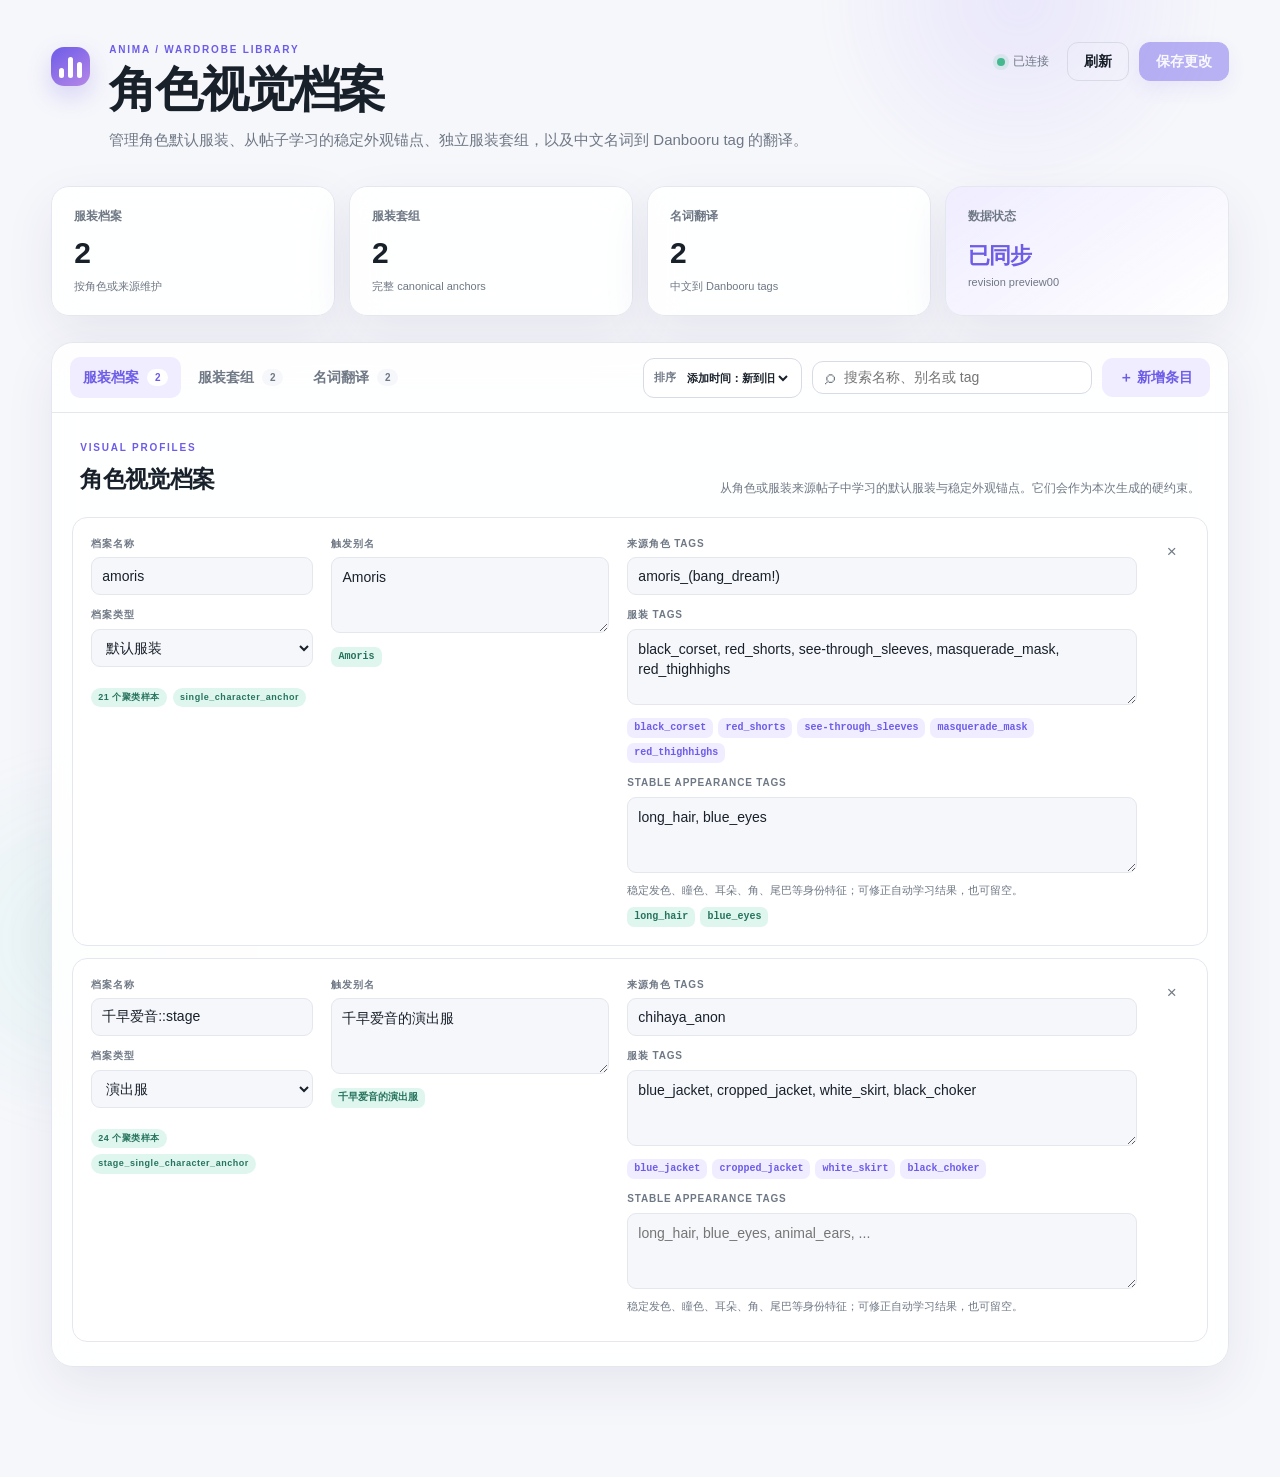
==== pages/wardrobe/index.html @ 77f6656b "feat: stabilize structured prompt pipeline" ====
<!doctype html>
<html lang="zh-CN">
  <head>
    <meta charset="utf-8" />
    <meta name="viewport" content="width=device-width, initial-scale=1" />
    <title>角色视觉档案</title>
    <link rel="stylesheet" href="./style.css" />
  </head>
  <body>
    <div class="ambient ambient-a"></div>
    <div class="ambient ambient-b"></div>
    <div class="app-shell">
      <header class="hero">
        <div class="hero-copy">
          <div class="brand-mark" aria-hidden="true"><span></span><span></span><span></span></div>
          <p class="eyebrow">ANIMA / WARDROBE LIBRARY</p>
          <h1>角色视觉档案</h1>
          <p class="lead">管理角色默认服装、从帖子学习的稳定外观锚点、独立服装套组，以及中文名词到 Danbooru tag 的翻译。</p>
        </div>
        <div class="hero-actions">
          <div id="connection" class="connection"><i></i><span>正在连接</span></div>
          <button id="refresh-button" class="button ghost" type="button">刷新</button>
          <button id="save-button" class="button primary" type="button" disabled>保存更改</button>
        </div>
      </header>

      <section class="overview" aria-label="词库概览">
        <article><span>服装档案</span><strong id="outfit-count">0</strong><small>按角色或来源维护</small></article>
        <article><span>服装套组</span><strong id="set-count">0</strong><small>完整 canonical anchors</small></article>
        <article><span>名词翻译</span><strong id="term-count">0</strong><small>中文到 Danbooru tags</small></article>
        <article class="revision-card"><span>数据状态</span><strong id="data-status">同步中</strong><small id="revision-label">revision —</small></article>
      </section>

      <main class="library">
        <div class="library-toolbar">
          <nav class="tabs" aria-label="词库分类">
            <button class="tab is-active" data-tab="outfits" type="button"><span>服装档案</span><b id="outfit-badge">0</b></button>
            <button class="tab" data-tab="outfitSets" type="button"><span>服装套组</span><b id="set-badge">0</b></button>
            <button class="tab" data-tab="terms" type="button"><span>名词翻译</span><b id="term-badge">0</b></button>
          </nav>
          <div class="toolbar-actions">
            <label id="outfit-sort-control" class="sort-control"><span>排序</span><select id="outfit-sort" aria-label="服装档案排序方式"><option value="added_desc">添加时间：新到旧</option><option value="added_asc">添加时间：旧到新</option></select></label>
            <label class="search"><span aria-hidden="true">⌕</span><input id="search-input" type="search" placeholder="搜索名称、别名或 tag" autocomplete="off" /></label>
            <button id="add-button" class="button soft" type="button">＋ 新增条目</button>
          </div>
        </div>

        <section class="section-intro">
          <div><p id="section-kicker">OUTFIT PROFILES</p><h2 id="section-title">服装档案</h2></div>
          <p id="section-description">从角色或服装来源帖子中整理出的可见服饰结构。修改后会直接影响服装迁移。</p>
        </section>

        <div id="list" class="entry-list"></div>
        <div id="empty-state" class="empty-state" hidden>
          <div>✦</div><h3>这里还没有条目</h3><p>新增一条映射，或换一个搜索关键词。</p>
        </div>
      </main>
    </div>

    <div id="dirty-bar" class="dirty-bar" hidden>
      <span><i></i>有尚未保存的修改</span>
      <div><button id="discard-button" type="button">放弃</button><button id="dirty-save-button" type="button">立即保存</button></div>
    </div>
    <div id="toast" class="toast" role="status" aria-live="polite" hidden></div>
    <script type="module" src="./app.js"></script>
  </body>
</html>
---- pages/wardrobe/style.css ----
:root {
  color-scheme: light;
  --bg: #f6f7fb;
  --surface: rgba(255, 255, 255, 0.9);
  --surface-solid: #fff;
  --text: #18202a;
  --muted: #6f7885;
  --line: #e4e7ee;
  --line-strong: #d7dbe5;
  --accent: #6d5ce8;
  --accent-2: #9b8df2;
  --accent-soft: #efedff;
  --mint: #dff6ef;
  --mint-text: #26735d;
  --rose: #fff0f4;
  --danger: #bc4966;
  --shadow: 0 18px 50px rgba(51, 43, 105, 0.08);
  font-family: Inter, ui-sans-serif, -apple-system, BlinkMacSystemFont, "Segoe UI", "PingFang SC", "Microsoft YaHei", sans-serif;
}

[data-theme="dark"] {
  color-scheme: dark;
  --bg: #11131a;
  --surface: rgba(25, 28, 38, 0.92);
  --surface-solid: #191c26;
  --text: #f2f3f8;
  --muted: #9ba3b2;
  --line: #2b3040;
  --line-strong: #3a4052;
  --accent: #9d8cff;
  --accent-2: #7767dd;
  --accent-soft: #2c2944;
  --mint: #203a34;
  --mint-text: #8dd9c0;
  --rose: #3b252f;
  --danger: #ff91aa;
  --shadow: 0 20px 60px rgba(0, 0, 0, 0.28);
}

* { box-sizing: border-box; }
[hidden] { display: none !important; }
html, body { min-height: 100%; }
body { margin: 0; background: var(--bg); color: var(--text); font-size: 14px; line-height: 1.55; }
button, input, textarea, select { color: inherit; font: inherit; }
button { cursor: pointer; }

.ambient { position: fixed; z-index: -1; width: 420px; height: 420px; border-radius: 50%; filter: blur(4px); opacity: .55; pointer-events: none; }
.ambient-a { top: -210px; right: 4vw; background: radial-gradient(circle, rgba(162, 143, 255, .27), transparent 68%); }
.ambient-b { bottom: -250px; left: -130px; background: radial-gradient(circle, rgba(87, 211, 180, .18), transparent 68%); }
.app-shell { width: min(1480px, 100%); margin: 0 auto; padding: 42px clamp(20px, 4vw, 64px) 110px; }

.hero { display: flex; align-items: flex-start; justify-content: space-between; gap: 40px; margin-bottom: 34px; }
.hero-copy { position: relative; padding-left: 58px; }
.brand-mark { position: absolute; left: 0; top: 5px; width: 39px; height: 39px; display: grid; grid-template-columns: repeat(3, 1fr); align-items: end; gap: 4px; padding: 8px; border-radius: 13px; background: linear-gradient(145deg, var(--accent), #b687e7); box-shadow: 0 10px 25px rgba(109, 92, 232, .24); }
.brand-mark span { display: block; border-radius: 4px; background: white; }
.brand-mark span:nth-child(1) { height: 45%; }.brand-mark span:nth-child(2) { height: 92%; }.brand-mark span:nth-child(3) { height: 68%; }
.eyebrow, .section-intro p:first-child { margin: 0 0 6px; color: var(--accent); font-size: 10px; font-weight: 800; letter-spacing: .18em; }
h1 { margin: 0; font-size: clamp(30px, 4vw, 48px); line-height: 1.1; letter-spacing: -.045em; }
.lead { max-width: 700px; margin: 12px 0 0; color: var(--muted); font-size: 15px; }
.hero-actions, .toolbar-actions, .dirty-bar, .dirty-bar > div { display: flex; align-items: center; gap: 10px; }
.connection { display: flex; align-items: center; gap: 8px; margin-right: 8px; color: var(--muted); font-size: 12px; }
.connection i, .dirty-bar i { width: 8px; height: 8px; border-radius: 50%; background: #e3aa4d; box-shadow: 0 0 0 4px rgba(227,170,77,.13); }
.connection.is-ready i { background: #45b88f; box-shadow: 0 0 0 4px rgba(69,184,143,.13); }
.button { min-height: 39px; padding: 0 16px; border: 1px solid var(--line-strong); border-radius: 11px; background: var(--surface-solid); font-weight: 700; transition: .18s ease; }
.button:hover { transform: translateY(-1px); border-color: var(--accent-2); }
.button:disabled { cursor: default; opacity: .45; transform: none; }
.button.primary { border-color: var(--accent); background: var(--accent); color: white; box-shadow: 0 8px 20px rgba(109,92,232,.2); }
.button.ghost { background: transparent; }.button.soft { border-color: transparent; background: var(--accent-soft); color: var(--accent); }

.overview { display: grid; grid-template-columns: repeat(4, 1fr); gap: 14px; margin-bottom: 26px; }
.overview article { min-height: 124px; padding: 20px 22px; border: 1px solid var(--line); border-radius: 18px; background: var(--surface); box-shadow: var(--shadow); backdrop-filter: blur(16px); }
.overview span, .overview small { display: block; color: var(--muted); }.overview span { font-size: 12px; font-weight: 700; }.overview strong { display: block; margin: 5px 0 1px; font-size: 30px; letter-spacing: -.04em; }.overview small { font-size: 11px; }
.revision-card { background: linear-gradient(145deg, var(--accent-soft), var(--surface)) !important; }.revision-card strong { color: var(--accent); font-size: 22px; margin-top: 14px; }

.library { overflow: hidden; border: 1px solid var(--line); border-radius: 22px; background: var(--surface); box-shadow: var(--shadow); backdrop-filter: blur(18px); }
.library-toolbar { display: flex; justify-content: space-between; gap: 24px; padding: 14px 18px; border-bottom: 1px solid var(--line); }
.tabs { display: flex; gap: 4px; }.tab { display: flex; align-items: center; gap: 8px; padding: 10px 13px; border: 0; border-radius: 10px; background: transparent; color: var(--muted); font-weight: 750; }.tab b { min-width: 21px; padding: 1px 6px; border-radius: 10px; background: var(--bg); font-size: 10px; }.tab.is-active { background: var(--accent-soft); color: var(--accent); }.tab.is-active b { background: var(--surface-solid); }
.sort-control { display: flex; align-items: center; gap: 7px; min-height: 40px; padding: 0 10px; border: 1px solid var(--line-strong); border-radius: 11px; background: var(--surface-solid); color: var(--muted); font-size: 11px; font-weight: 700; white-space: nowrap; }.sort-control select { border: 0; outline: 0; background: transparent; color: var(--text); font-weight: 700; }
.search { display: flex; align-items: center; gap: 7px; min-width: 280px; padding: 0 12px; border: 1px solid var(--line-strong); border-radius: 11px; background: var(--surface-solid); }.search span { color: var(--muted); font-size: 20px; transform: translateY(-1px); }.search input { width: 100%; border: 0; outline: 0; background: transparent; }
.section-intro { display: flex; align-items: end; justify-content: space-between; gap: 40px; padding: 27px 28px 19px; }.section-intro h2 { margin: 0; font-size: 23px; letter-spacing: -.025em; }.section-intro > p { max-width: 600px; margin: 0; color: var(--muted); font-size: 12px; text-align: right; }

.entry-list { display: grid; gap: 12px; padding: 0 20px 24px; }.entry { position: relative; display: grid; grid-template-columns: minmax(180px, .75fr) minmax(240px, 1fr) minmax(300px, 1.5fr) auto; gap: 18px; align-items: start; padding: 18px; border: 1px solid var(--line); border-radius: 15px; background: var(--surface-solid); transition: .18s ease; }.entry:hover { border-color: var(--line-strong); box-shadow: 0 8px 24px rgba(41,35,80,.055); }.entry.profile { grid-template-columns: minmax(170px,.72fr) minmax(220px,.9fr) minmax(320px,1.65fr) auto; }
.field label { display: block; margin-bottom: 6px; color: var(--muted); font-size: 10px; font-weight: 800; letter-spacing: .08em; text-transform: uppercase; }.field input, .field textarea, .field select { width: 100%; border: 1px solid var(--line); border-radius: 9px; outline: 0; background: var(--bg); transition: border-color .15s; }.field input, .field select { height: 38px; padding: 0 10px; }.field textarea { min-height: 76px; padding: 9px 10px; resize: vertical; line-height: 1.45; }.field input:focus, .field textarea:focus, .field select:focus { border-color: var(--accent-2); box-shadow: 0 0 0 3px rgba(109,92,232,.09); }
.field-stack { display: grid; gap: 12px; }.tag-preview { display: flex; flex-wrap: wrap; gap: 5px; margin-top: 7px; }.chip { max-width: 100%; overflow: hidden; padding: 3px 7px; border-radius: 7px; background: var(--accent-soft); color: var(--accent); font: 600 10px/1.4 ui-monospace, SFMono-Regular, Consolas, monospace; text-overflow: ellipsis; white-space: nowrap; }.chip.mint { background: var(--mint); color: var(--mint-text); }
.meta-line { display: flex; flex-wrap: wrap; gap: 6px; margin-top: 9px; }.pill { padding: 3px 7px; border-radius: 999px; background: var(--mint); color: var(--mint-text); font-size: 9px; font-weight: 800; letter-spacing: .06em; }.pill.learned { background: var(--rose); color: var(--danger); }
.mapping-note { margin: 2px 0 0; color: var(--muted); font-size: 11px; line-height: 1.65; }
.delete-button { width: 34px; height: 34px; border: 0; border-radius: 9px; background: transparent; color: var(--muted); font-size: 17px; }.delete-button:hover { background: var(--rose); color: var(--danger); }
.empty-state { padding: 70px 20px 80px; color: var(--muted); text-align: center; }.empty-state div { font-size: 28px; color: var(--accent); }.empty-state h3 { margin: 10px 0 3px; color: var(--text); }.empty-state p { margin: 0; }

.dirty-bar { position: fixed; z-index: 10; left: 50%; bottom: 22px; justify-content: space-between; width: min(560px, calc(100% - 32px)); padding: 10px 12px 10px 16px; border: 1px solid var(--line-strong); border-radius: 15px; background: var(--surface-solid); box-shadow: 0 18px 55px rgba(24,20,55,.22); transform: translateX(-50%); }.dirty-bar > span { display: flex; align-items: center; gap: 9px; font-weight: 700; }.dirty-bar i { background: var(--accent); box-shadow: 0 0 0 4px rgba(109,92,232,.13); }.dirty-bar button { padding: 8px 11px; border: 0; border-radius: 8px; background: transparent; color: var(--muted); font-weight: 700; }.dirty-bar button:last-child { background: var(--accent); color: white; }
.toast { position: fixed; z-index: 20; right: 24px; bottom: 24px; max-width: 390px; padding: 12px 16px; border: 1px solid var(--line-strong); border-radius: 12px; background: var(--surface-solid); box-shadow: var(--shadow); font-weight: 650; }

@media (max-width: 1000px) { .overview { grid-template-columns: repeat(2,1fr); }.library-toolbar, .section-intro { align-items: stretch; flex-direction: column; }.toolbar-actions { width: 100%; }.search { min-width: 0; flex: 1; }.section-intro > p { max-width: none; text-align: left; }.entry, .entry.profile { grid-template-columns: 1fr 1fr auto; }.entry .wide { grid-column: 1 / 3; } }
@media (max-width: 680px) { .app-shell { padding: 25px 13px 100px; }.hero { flex-direction: column; }.hero-actions { width: 100%; flex-wrap: wrap; }.connection { margin-right: auto; }.overview { grid-template-columns: 1fr 1fr; }.overview article { min-height: 104px; padding: 16px; }.library-toolbar { padding: 10px; }.tabs { overflow-x: auto; }.tab { white-space: nowrap; }.toolbar-actions { flex-direction: column; align-items: stretch; }.search { min-height: 40px; }.section-intro { padding: 22px 18px 15px; }.entry, .entry.profile { grid-template-columns: 1fr auto; padding: 14px; }.entry .field, .entry .wide { grid-column: 1 / 2; }.delete-button { grid-column: 2; grid-row: 1; }.entry-list { padding: 0 10px 14px; } }
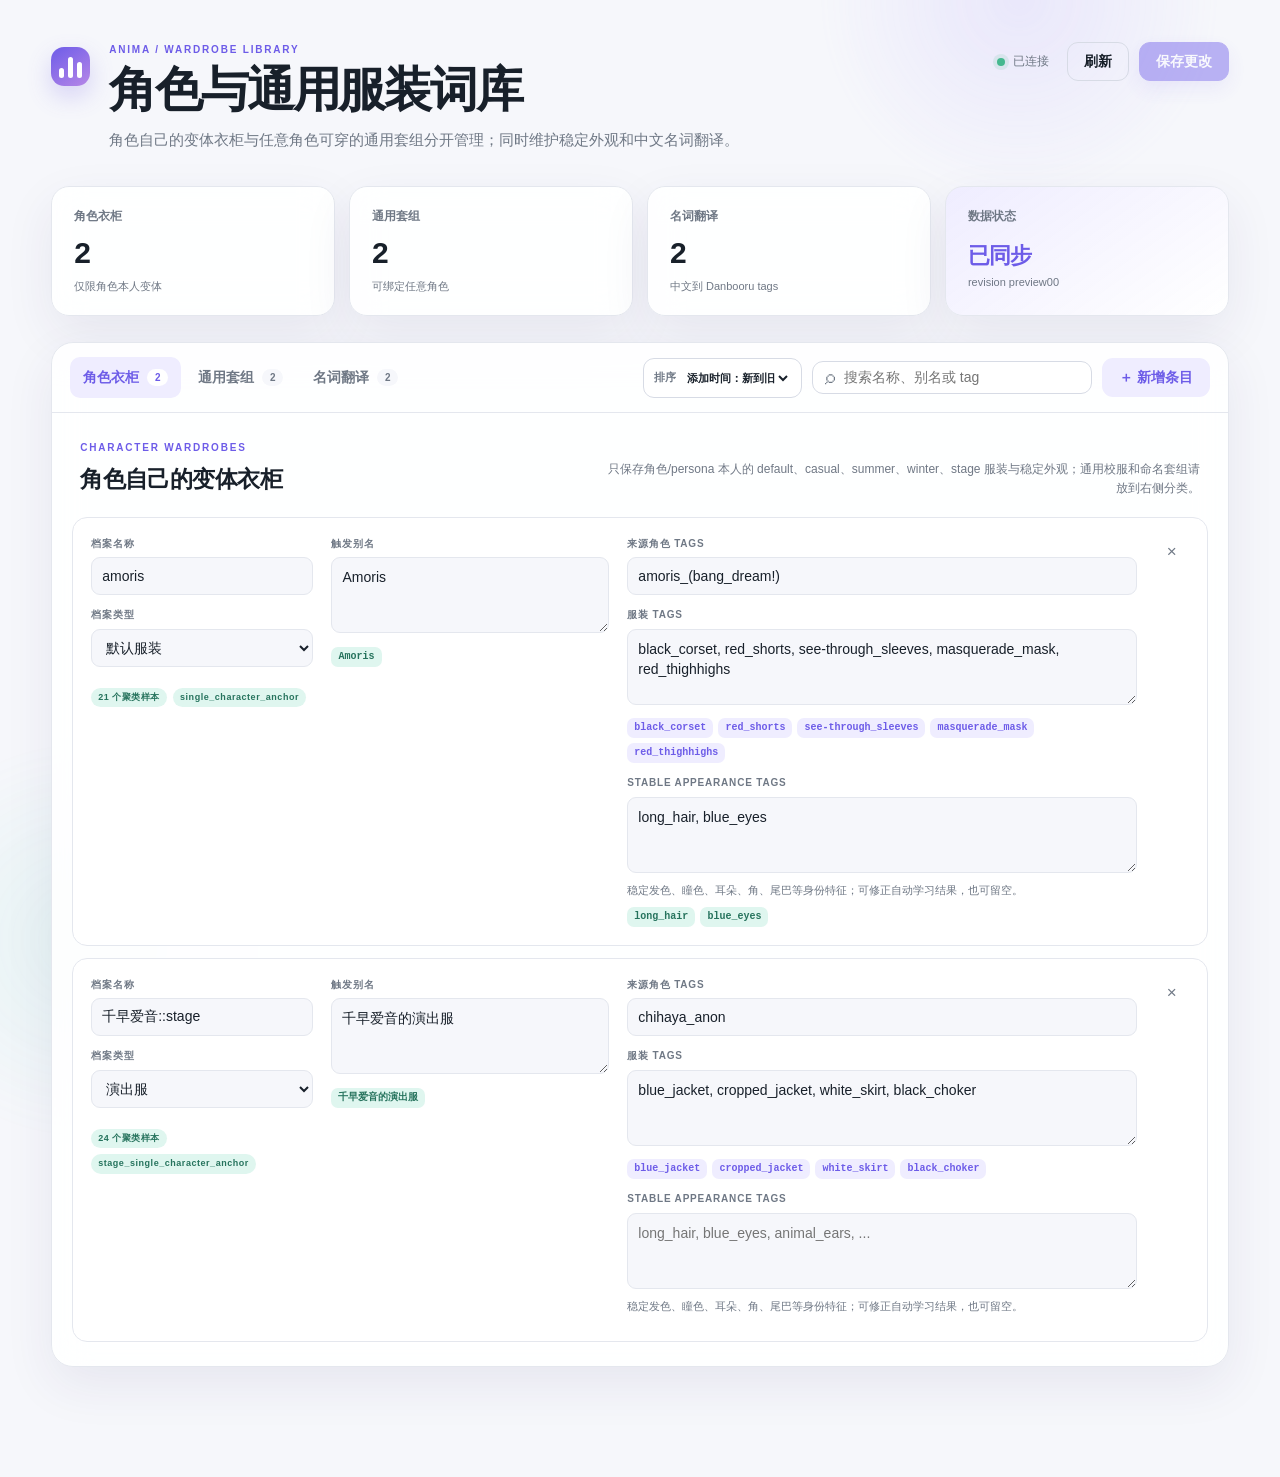
==== commit 3ce362d0: "fix: separate character wardrobes from named outfits" ====
--- a/pages/wardrobe/index.html
+++ b/pages/wardrobe/index.html
@@ -14,8 +14,8 @@
         <div class="hero-copy">
           <div class="brand-mark" aria-hidden="true"><span></span><span></span><span></span></div>
           <p class="eyebrow">ANIMA / WARDROBE LIBRARY</p>
-          <h1>角色视觉档案</h1>
-          <p class="lead">管理角色默认服装、从帖子学习的稳定外观锚点、独立服装套组，以及中文名词到 Danbooru tag 的翻译。</p>
+          <h1>角色与通用服装词库</h1>
+          <p class="lead">角色自己的变体衣柜与任意角色可穿的通用套组分开管理；同时维护稳定外观和中文名词翻译。</p>
         </div>
         <div class="hero-actions">
           <div id="connection" class="connection"><i></i><span>正在连接</span></div>
@@ -25,8 +25,8 @@
       </header>
 
       <section class="overview" aria-label="词库概览">
-        <article><span>服装档案</span><strong id="outfit-count">0</strong><small>按角色或来源维护</small></article>
-        <article><span>服装套组</span><strong id="set-count">0</strong><small>完整 canonical anchors</small></article>
+        <article><span>角色衣柜</span><strong id="outfit-count">0</strong><small>仅限角色本人变体</small></article>
+        <article><span>通用套组</span><strong id="set-count">0</strong><small>可绑定任意角色</small></article>
         <article><span>名词翻译</span><strong id="term-count">0</strong><small>中文到 Danbooru tags</small></article>
         <article class="revision-card"><span>数据状态</span><strong id="data-status">同步中</strong><small id="revision-label">revision —</small></article>
       </section>
@@ -34,8 +34,8 @@
       <main class="library">
         <div class="library-toolbar">
           <nav class="tabs" aria-label="词库分类">
-            <button class="tab is-active" data-tab="outfits" type="button"><span>服装档案</span><b id="outfit-badge">0</b></button>
-            <button class="tab" data-tab="outfitSets" type="button"><span>服装套组</span><b id="set-badge">0</b></button>
+            <button class="tab is-active" data-tab="outfits" type="button"><span>角色衣柜</span><b id="outfit-badge">0</b></button>
+            <button class="tab" data-tab="outfitSets" type="button"><span>通用套组</span><b id="set-badge">0</b></button>
             <button class="tab" data-tab="terms" type="button"><span>名词翻译</span><b id="term-badge">0</b></button>
           </nav>
           <div class="toolbar-actions">
@@ -47,7 +47,7 @@
 
         <section class="section-intro">
           <div><p id="section-kicker">OUTFIT PROFILES</p><h2 id="section-title">服装档案</h2></div>
-          <p id="section-description">从角色或服装来源帖子中整理出的可见服饰结构。修改后会直接影响服装迁移。</p>
+          <p id="section-description">角色本人拥有的 default、casual、summer、winter、stage 变体；不在这里保存通用校服或命名套组。</p>
         </section>
 
         <div id="list" class="entry-list"></div>
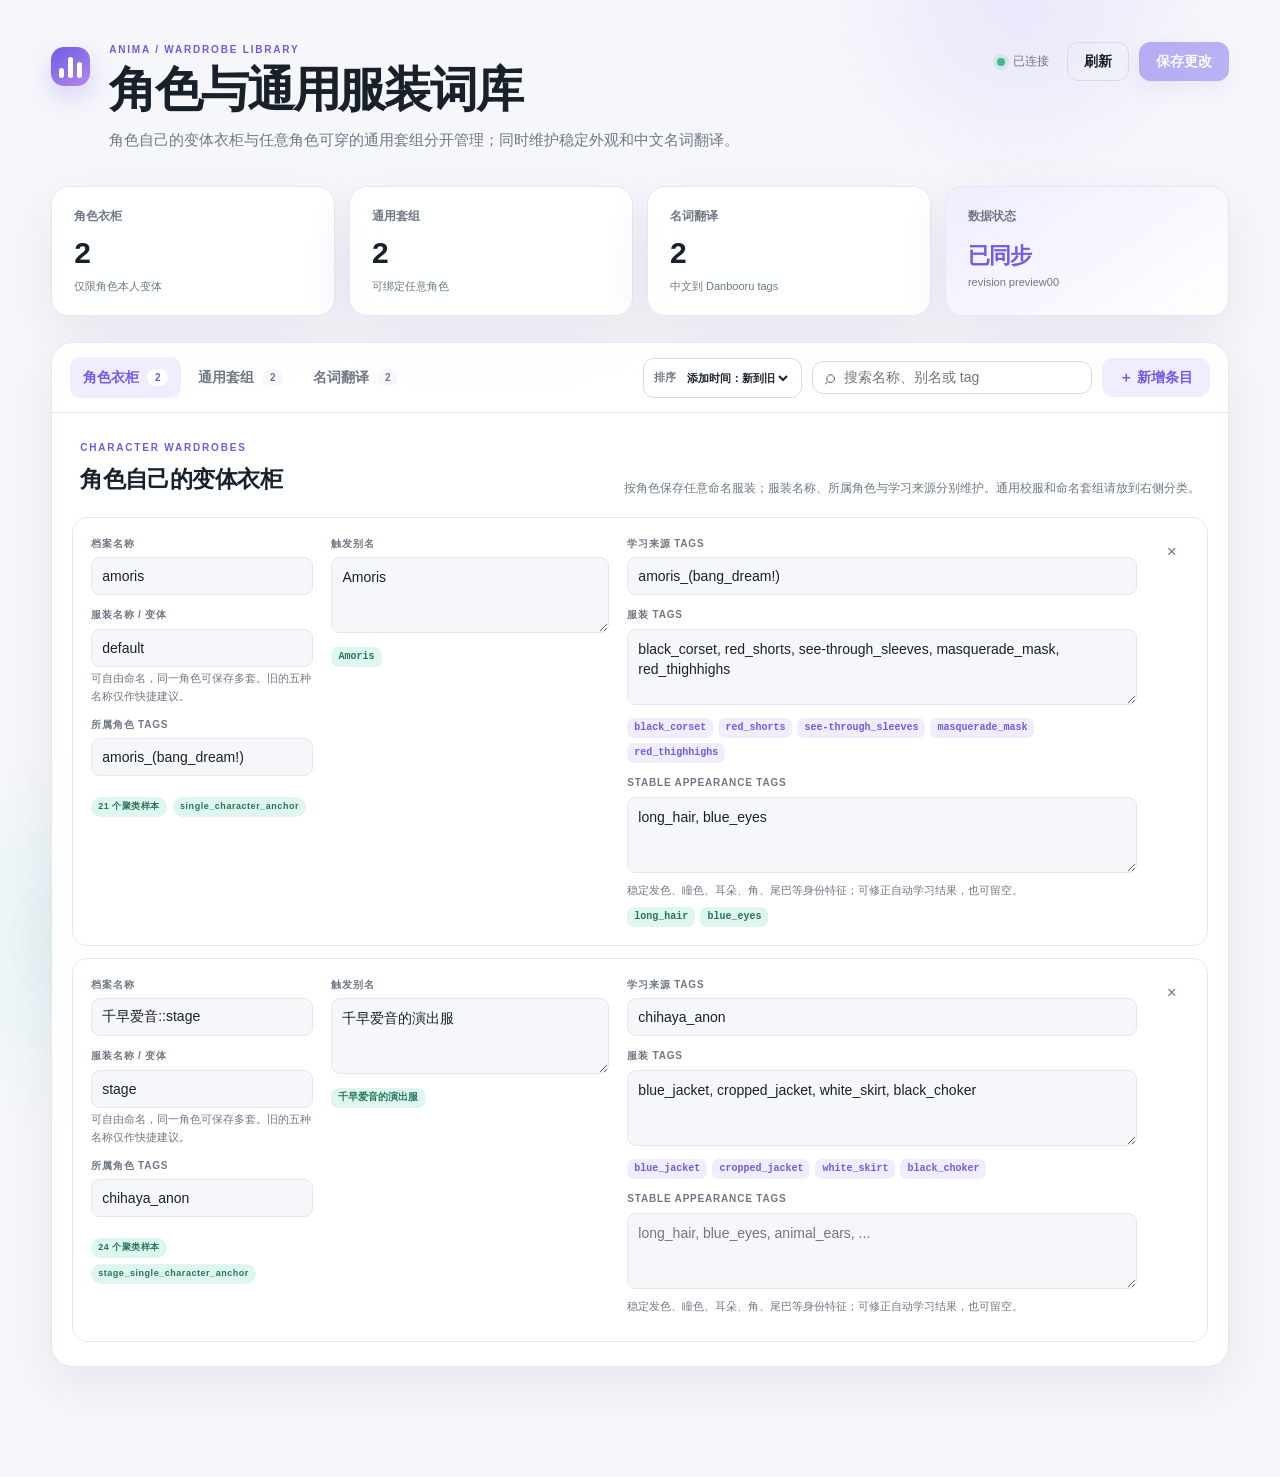
==== commit 0dd437a2: "fix: refine character wardrobe prompts and generation workflow" ====
--- a/pages/wardrobe/index.html
+++ b/pages/wardrobe/index.html
@@ -47,7 +47,7 @@
 
         <section class="section-intro">
           <div><p id="section-kicker">OUTFIT PROFILES</p><h2 id="section-title">服装档案</h2></div>
-          <p id="section-description">角色本人拥有的 default、casual、summer、winter、stage 变体；不在这里保存通用校服或命名套组。</p>
+          <p id="section-description">角色本人拥有的任意命名服装；所属角色与学习来源分别保存。通用校服或命名套组使用独立分类。</p>
         </section>
 
         <div id="list" class="entry-list"></div>
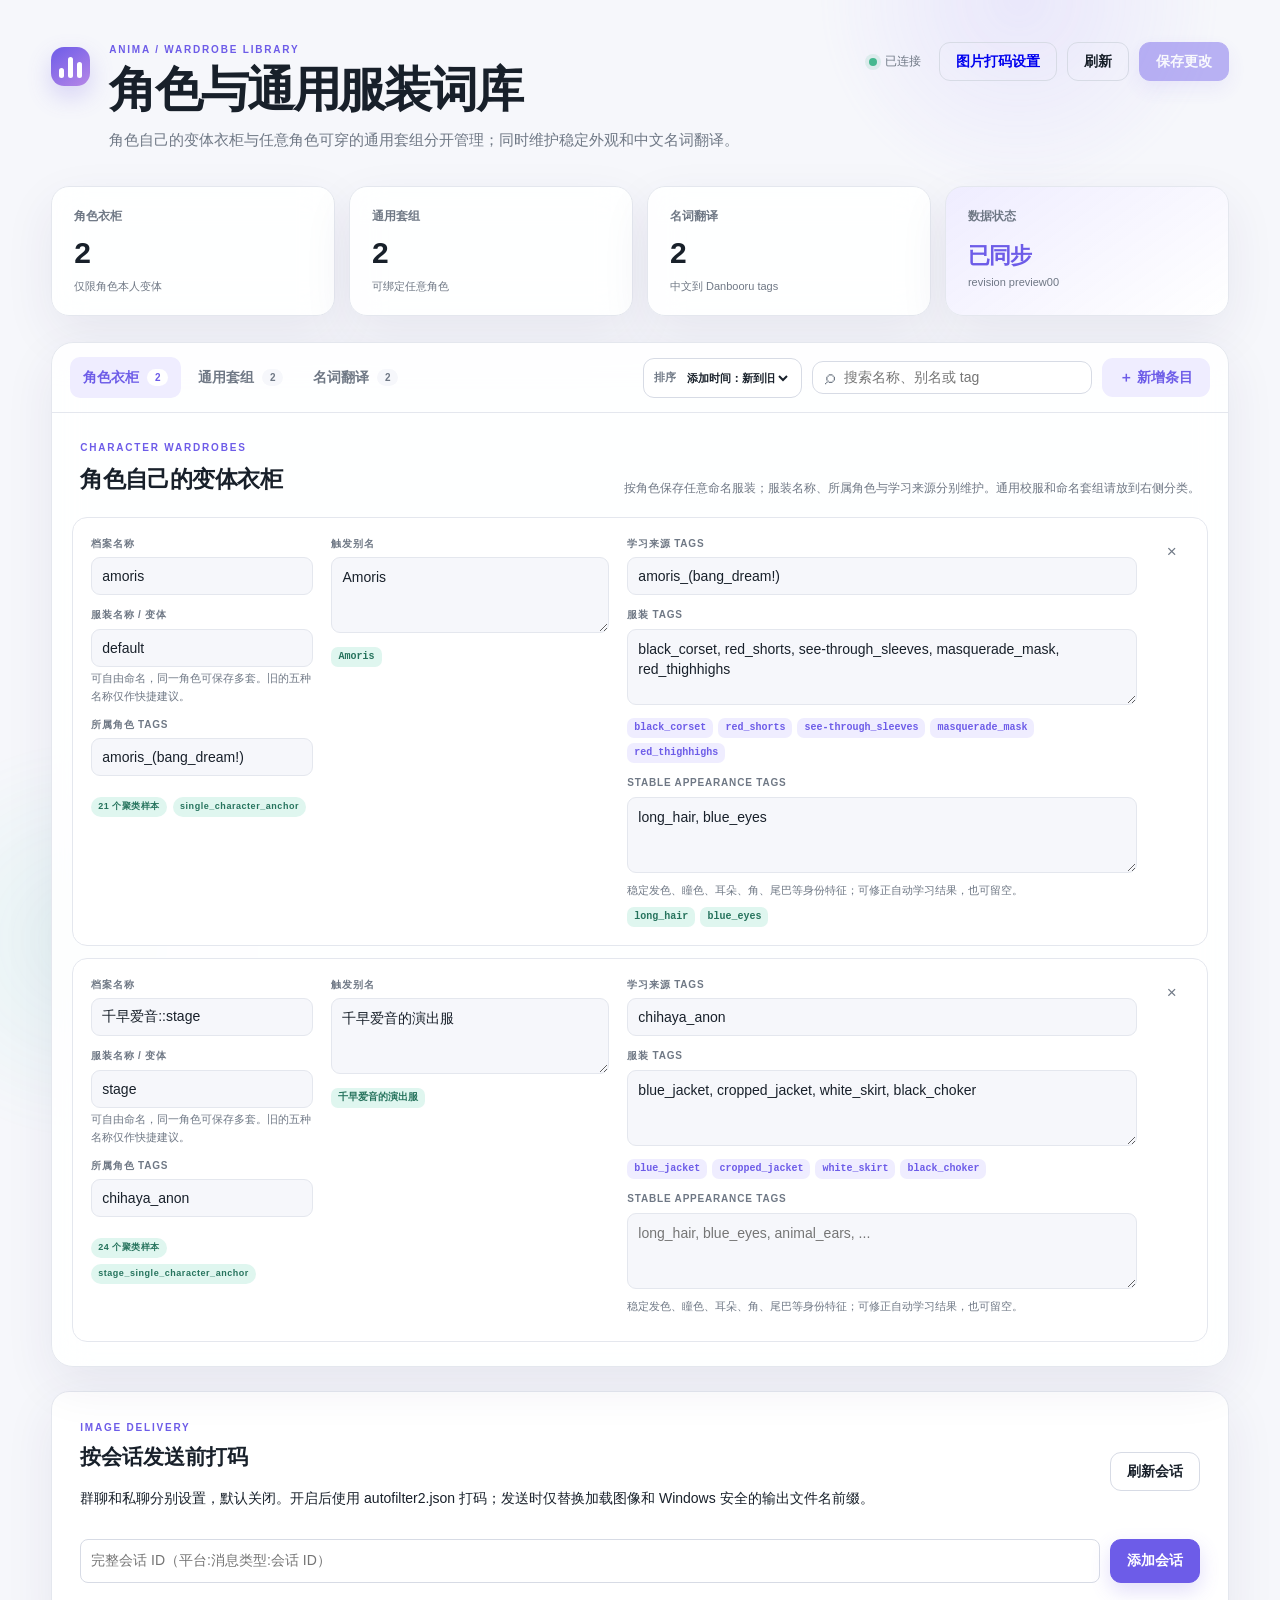
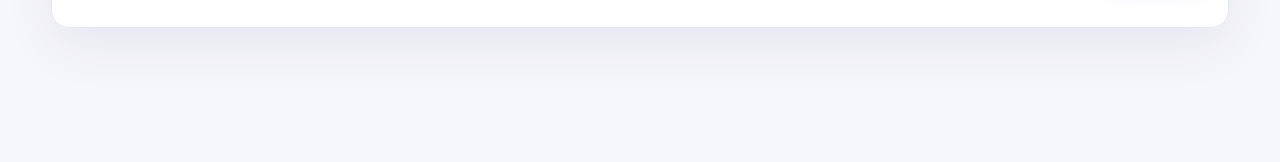
==== commit 8730dcb5: "Add per-session image filtering with autofilter2" ====
--- a/pages/wardrobe/index.html
+++ b/pages/wardrobe/index.html
@@ -19,6 +19,7 @@
         </div>
         <div class="hero-actions">
           <div id="connection" class="connection"><i></i><span>正在连接</span></div>
+          <a class="button ghost" href="#autofilter-settings">图片打码设置</a>
           <button id="refresh-button" class="button ghost" type="button">刷新</button>
           <button id="save-button" class="button primary" type="button" disabled>保存更改</button>
         </div>
@@ -55,6 +56,11 @@
           <div>✦</div><h3>这里还没有条目</h3><p>新增一条映射，或换一个搜索关键词。</p>
         </div>
       </main>
+      <section id="autofilter-settings" class="autofilter-panel" aria-label="图片打码设置">
+        <div class="autofilter-heading"><div><p class="eyebrow">IMAGE DELIVERY</p><h2>按会话发送前打码</h2><p>群聊和私聊分别设置，默认关闭。开启后使用 autofilter2.json 打码；发送时仅替换加载图像和 Windows 安全的输出文件名前缀。</p></div><button id="autofilter-refresh" class="button ghost" type="button">刷新会话</button></div>
+        <div class="autofilter-add"><input id="autofilter-session" placeholder="完整会话 ID（平台:消息类型:会话 ID）" aria-label="完整会话 ID" /><button id="autofilter-add" class="button primary" type="button">添加会话</button></div>
+        <p id="autofilter-status" role="status"></p><div id="autofilter-list"></div>
+      </section>
     </div>
 
     <div id="dirty-bar" class="dirty-bar" hidden>
@@ -63,5 +69,6 @@
     </div>
     <div id="toast" class="toast" role="status" aria-live="polite" hidden></div>
     <script type="module" src="./app.js"></script>
+    <script type="module" src="./autofilter.js"></script>
   </body>
 </html>
--- a/pages/wardrobe/style.css
+++ b/pages/wardrobe/style.css
@@ -39,6 +39,17 @@
 
 * { box-sizing: border-box; }
 [hidden] { display: none !important; }
+.autofilter-panel { margin: 24px 0; padding: 28px; border: 1px solid var(--line); border-radius: 18px; background: var(--surface-solid); box-shadow: var(--shadow); }
+.hero-actions a.button { display: inline-flex; align-items: center; text-decoration: none; }
+.autofilter-heading, .autofilter-row { display: flex; align-items: center; justify-content: space-between; gap: 20px; }
+.autofilter-heading h2 { margin: 2px 0; }
+.autofilter-add { display: flex; gap: 10px; margin: 16px 0; }
+.autofilter-add input { flex: 1; min-width: 0; padding: 10px; border: 1px solid var(--line-strong); border-radius: 8px; background: var(--surface); }
+.autofilter-row { padding: 14px 0; border-top: 1px solid var(--line); }
+.autofilter-row code { overflow-wrap: anywhere; }
+.autofilter-row label { display: flex; align-items: center; gap: 8px; white-space: nowrap; }
+.autofilter-row input { width: 20px; height: 20px; accent-color: var(--accent); }
+@media (max-width: 600px) { .autofilter-heading, .autofilter-row, .autofilter-add { flex-direction: column; align-items: stretch; } }
 html, body { min-height: 100%; }
 body { margin: 0; background: var(--bg); color: var(--text); font-size: 14px; line-height: 1.55; }
 button, input, textarea, select { color: inherit; font: inherit; }
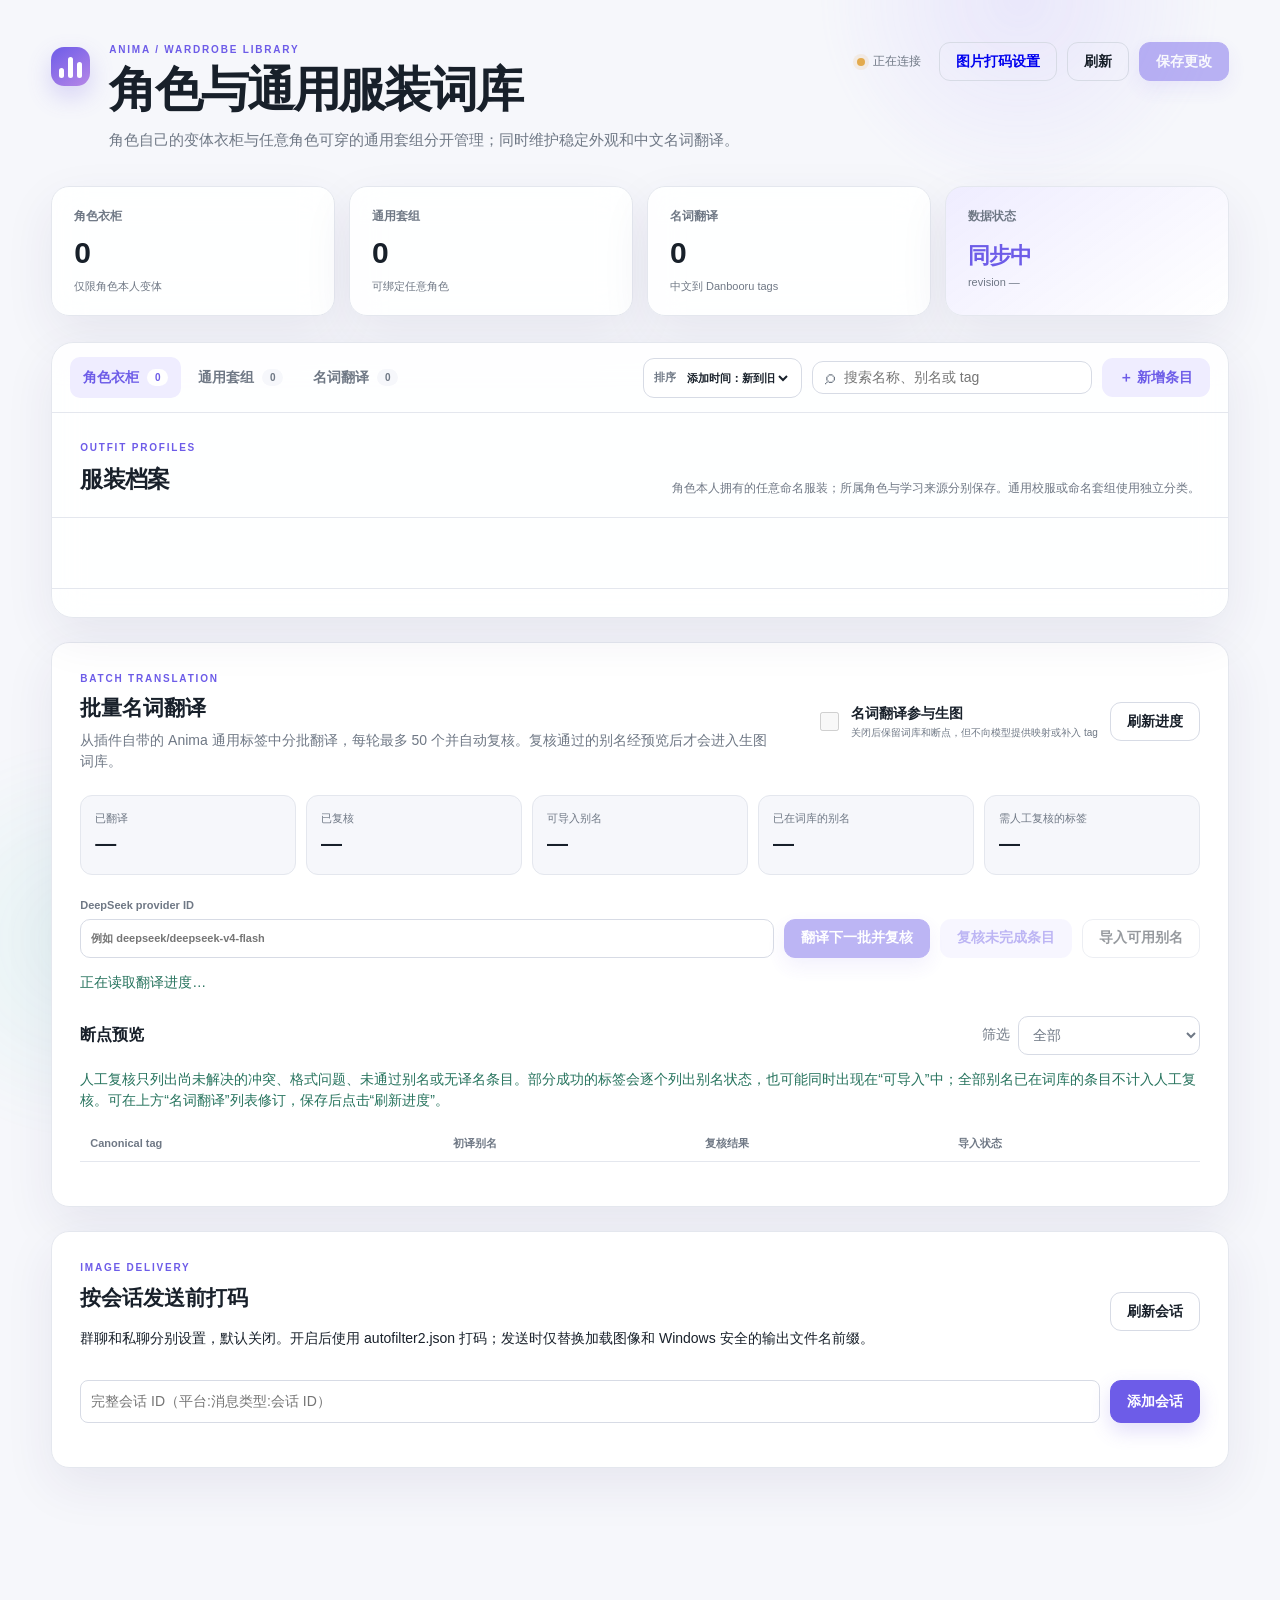
==== commit a2582883: "准备大改一下，先存个档" ====
--- a/pages/wardrobe/index.html
+++ b/pages/wardrobe/index.html
@@ -51,11 +51,40 @@
           <p id="section-description">角色本人拥有的任意命名服装；所属角色与学习来源分别保存。通用校服或命名套组使用独立分类。</p>
         </section>
 
+        <nav id="library-pagination-top" class="library-pagination"></nav>
         <div id="list" class="entry-list"></div>
         <div id="empty-state" class="empty-state" hidden>
           <div>✦</div><h3>这里还没有条目</h3><p>新增一条映射，或换一个搜索关键词。</p>
         </div>
+        <nav id="library-pagination-bottom" class="library-pagination"></nav>
       </main>
+      <section id="noun-translation" class="batch-panel" aria-label="批量名词翻译">
+        <div class="batch-heading">
+          <div><p class="eyebrow">BATCH TRANSLATION</p><h2>批量名词翻译</h2><p>从插件自带的 Anima 通用标签中分批翻译，每轮最多 50 个并自动复核。复核通过的别名经预览后才会进入生图词库。</p></div>
+          <div class="batch-heading-actions"><label class="batch-switch"><input id="batch-enabled" type="checkbox" disabled /><span>名词翻译参与生图<small>关闭后保留词库和断点，但不向模型提供映射或补入 tag</small></span></label><button id="batch-refresh" class="button ghost" type="button">刷新进度</button></div>
+        </div>
+        <div class="batch-stats" aria-live="polite">
+          <div><span>已翻译</span><strong id="batch-translated">—</strong></div>
+          <div><span>已复核</span><strong id="batch-verified">—</strong></div>
+          <div><span>可导入别名</span><strong id="batch-importable">—</strong></div>
+          <div><span>已在词库的别名</span><strong id="batch-existing">—</strong></div>
+          <div><span>需人工复核的标签</span><strong id="batch-review-count">—</strong></div>
+        </div>
+        <div class="batch-actions">
+          <label>DeepSeek provider ID <input id="batch-provider" autocomplete="off" placeholder="例如 deepseek/deepseek-v4-flash" /></label>
+          <button id="batch-translate" class="button primary" type="button" disabled>翻译下一批并复核</button>
+          <button id="batch-verify" class="button soft" type="button" disabled>复核未完成条目</button>
+          <button id="batch-import" class="button ghost" type="button" disabled>导入可用别名</button>
+        </div>
+        <p id="batch-status" class="batch-status" role="status">正在读取翻译进度…</p>
+        <div class="batch-review-heading">
+          <h3>断点预览</h3>
+          <label>筛选 <select id="batch-filter"><option value="all">全部</option><option value="review">需人工复核</option><option value="ready">可导入</option><option value="existing">已在词库（全部别名）</option><option value="pending">待模型复核</option><option value="conflict">冲突或格式问题</option><option value="rejected">模型未通过或无译名</option></select></label>
+        </div>
+        <p class="batch-status">人工复核只列出尚未解决的冲突、格式问题、未通过别名或无译名条目。部分成功的标签会逐个列出别名状态，也可能同时出现在“可导入”中；全部别名已在词库的条目不计入人工复核。可在上方“名词翻译”列表修订，保存后点击“刷新进度”。</p>
+        <div class="batch-table-wrap"><table class="batch-table"><thead><tr><th>Canonical tag</th><th>初译别名</th><th>复核结果</th><th>导入状态</th></tr></thead><tbody id="batch-rows"></tbody></table></div>
+        <nav id="batch-pagination" class="batch-pagination"></nav>
+      </section>
       <section id="autofilter-settings" class="autofilter-panel" aria-label="图片打码设置">
         <div class="autofilter-heading"><div><p class="eyebrow">IMAGE DELIVERY</p><h2>按会话发送前打码</h2><p>群聊和私聊分别设置，默认关闭。开启后使用 autofilter2.json 打码；发送时仅替换加载图像和 Windows 安全的输出文件名前缀。</p></div><button id="autofilter-refresh" class="button ghost" type="button">刷新会话</button></div>
         <div class="autofilter-add"><input id="autofilter-session" placeholder="完整会话 ID（平台:消息类型:会话 ID）" aria-label="完整会话 ID" /><button id="autofilter-add" class="button primary" type="button">添加会话</button></div>
@@ -68,7 +97,9 @@
       <div><button id="discard-button" type="button">放弃</button><button id="dirty-save-button" type="button">立即保存</button></div>
     </div>
     <div id="toast" class="toast" role="status" aria-live="polite" hidden></div>
+    <script src="./pagination.js"></script>
     <script type="module" src="./app.js"></script>
+    <script type="module" src="./noun_translation.js"></script>
     <script type="module" src="./autofilter.js"></script>
   </body>
 </html>
--- a/pages/wardrobe/style.css
+++ b/pages/wardrobe/style.css
@@ -40,6 +40,32 @@
 * { box-sizing: border-box; }
 [hidden] { display: none !important; }
 .autofilter-panel { margin: 24px 0; padding: 28px; border: 1px solid var(--line); border-radius: 18px; background: var(--surface-solid); box-shadow: var(--shadow); }
+.batch-panel { margin: 24px 0; padding: 28px; border: 1px solid var(--line); border-radius: 18px; background: var(--surface-solid); box-shadow: var(--shadow); }
+.batch-heading, .batch-review-heading, .batch-pagination { display: flex; align-items: center; justify-content: space-between; gap: 18px; }
+.batch-heading-actions { display: flex; align-items: center; gap: 12px; }.batch-switch { display: flex; align-items: center; gap: 9px; cursor: pointer; font-weight: 700; }.batch-switch input { width: 19px; height: 19px; accent-color: var(--accent); }.batch-switch small { display: block; color: var(--muted); font-size: 10px; font-weight: 400; }
+.batch-heading h2 { margin: 2px 0; }.batch-heading p:last-child { max-width: 700px; margin: 5px 0 0; color: var(--muted); }
+.batch-stats { display: grid; grid-template-columns: repeat(5, 1fr); gap: 10px; margin: 22px 0; }
+.batch-stats > div { padding: 14px; border: 1px solid var(--line); border-radius: 12px; background: var(--bg); }
+.batch-stats span { display: block; color: var(--muted); font-size: 11px; }.batch-stats strong { font-size: 21px; }
+.batch-actions { display: flex; align-items: end; flex-wrap: wrap; gap: 10px; }
+.batch-actions label { display: grid; gap: 5px; flex: 1; min-width: 220px; color: var(--muted); font-size: 11px; font-weight: 700; }
+.batch-actions input, .batch-review-heading select { height: 39px; padding: 0 10px; border: 1px solid var(--line-strong); border-radius: 10px; background: var(--surface-solid); }
+.batch-status { min-height: 24px; margin: 14px 0; color: var(--mint-text); }.batch-status.is-error { color: var(--danger); }
+.batch-review-heading { margin-top: 20px; }.batch-review-heading h3 { margin: 0; }.batch-review-heading label { display: flex; align-items: center; gap: 8px; color: var(--muted); }
+.batch-table-wrap { overflow-x: auto; margin-top: 12px; }.batch-table { width: 100%; border-collapse: collapse; text-align: left; }
+.batch-table th, .batch-table td { padding: 9px 10px; border-bottom: 1px solid var(--line); vertical-align: top; }
+.batch-table th { color: var(--muted); font-size: 11px; }.batch-table td:first-child { font-family: ui-monospace, Consolas, monospace; overflow-wrap: anywhere; }
+.batch-pagination { margin-top: 16px; }
+.pagination { display: flex; align-items: center; justify-content: space-between; flex-wrap: wrap; gap: 12px; color: var(--muted); font-size: 12px; }
+.library-pagination { padding: 14px 28px; border-top: 1px solid var(--line); }
+.library-pagination:first-of-type { margin-bottom: 18px; }
+.pagination-summary { font-variant-numeric: tabular-nums; }
+.pagination-actions { display: flex; align-items: center; flex-wrap: wrap; gap: 8px; }
+.pagination-actions .button { padding: 0 12px; }
+.pagination-size, .pagination-jump { display: flex; align-items: center; gap: 6px; white-space: nowrap; }
+.pagination select, .pagination input { height: 39px; padding: 0 8px; border: 1px solid var(--line-strong); border-radius: 9px; background: var(--surface-solid); }
+.pagination input { width: 75px; }
+.pagination input:focus, .pagination select:focus { outline: 2px solid var(--accent-2); outline-offset: 2px; }
 .hero-actions a.button { display: inline-flex; align-items: center; text-decoration: none; }
 .autofilter-heading, .autofilter-row { display: flex; align-items: center; justify-content: space-between; gap: 20px; }
 .autofilter-heading h2 { margin: 2px 0; }
@@ -103,3 +129,5 @@
 
 @media (max-width: 1000px) { .overview { grid-template-columns: repeat(2,1fr); }.library-toolbar, .section-intro { align-items: stretch; flex-direction: column; }.toolbar-actions { width: 100%; }.search { min-width: 0; flex: 1; }.section-intro > p { max-width: none; text-align: left; }.entry, .entry.profile { grid-template-columns: 1fr 1fr auto; }.entry .wide { grid-column: 1 / 3; } }
 @media (max-width: 680px) { .app-shell { padding: 25px 13px 100px; }.hero { flex-direction: column; }.hero-actions { width: 100%; flex-wrap: wrap; }.connection { margin-right: auto; }.overview { grid-template-columns: 1fr 1fr; }.overview article { min-height: 104px; padding: 16px; }.library-toolbar { padding: 10px; }.tabs { overflow-x: auto; }.tab { white-space: nowrap; }.toolbar-actions { flex-direction: column; align-items: stretch; }.search { min-height: 40px; }.section-intro { padding: 22px 18px 15px; }.entry, .entry.profile { grid-template-columns: 1fr auto; padding: 14px; }.entry .field, .entry .wide { grid-column: 1 / 2; }.delete-button { grid-column: 2; grid-row: 1; }.entry-list { padding: 0 10px 14px; } }
+@media (max-width: 680px) { .batch-panel { padding: 18px; }.batch-heading, .batch-heading-actions { align-items: stretch; flex-direction: column; }.batch-stats { grid-template-columns: repeat(2, 1fr); }.batch-actions { align-items: stretch; flex-direction: column; }.batch-actions label { min-width: 0; }.batch-pagination { align-items: stretch; flex-direction: column; } }
+@media (max-width: 680px) { .library-pagination { padding: 12px 18px; }.pagination { align-items: stretch; flex-direction: column; }.pagination-actions { gap: 7px; }.entry > .field-stack { grid-column: 1 / 2; } }
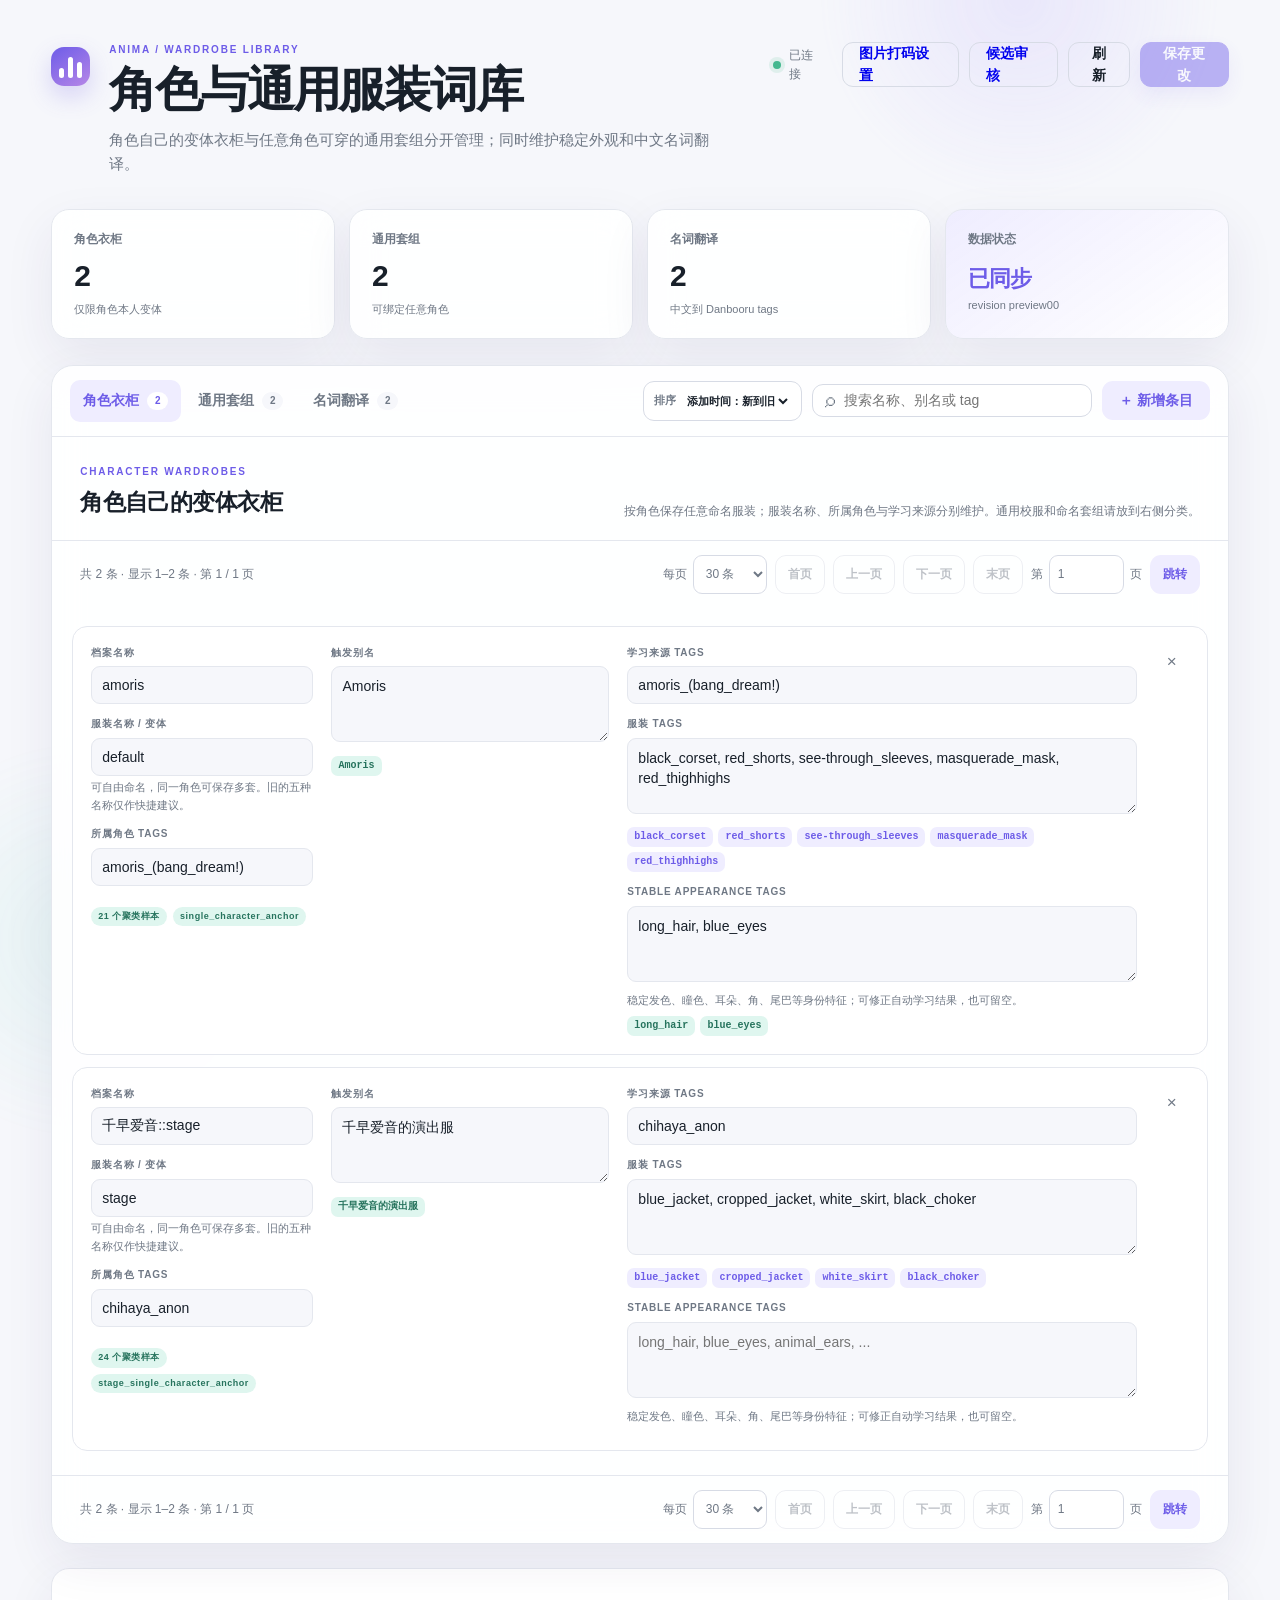
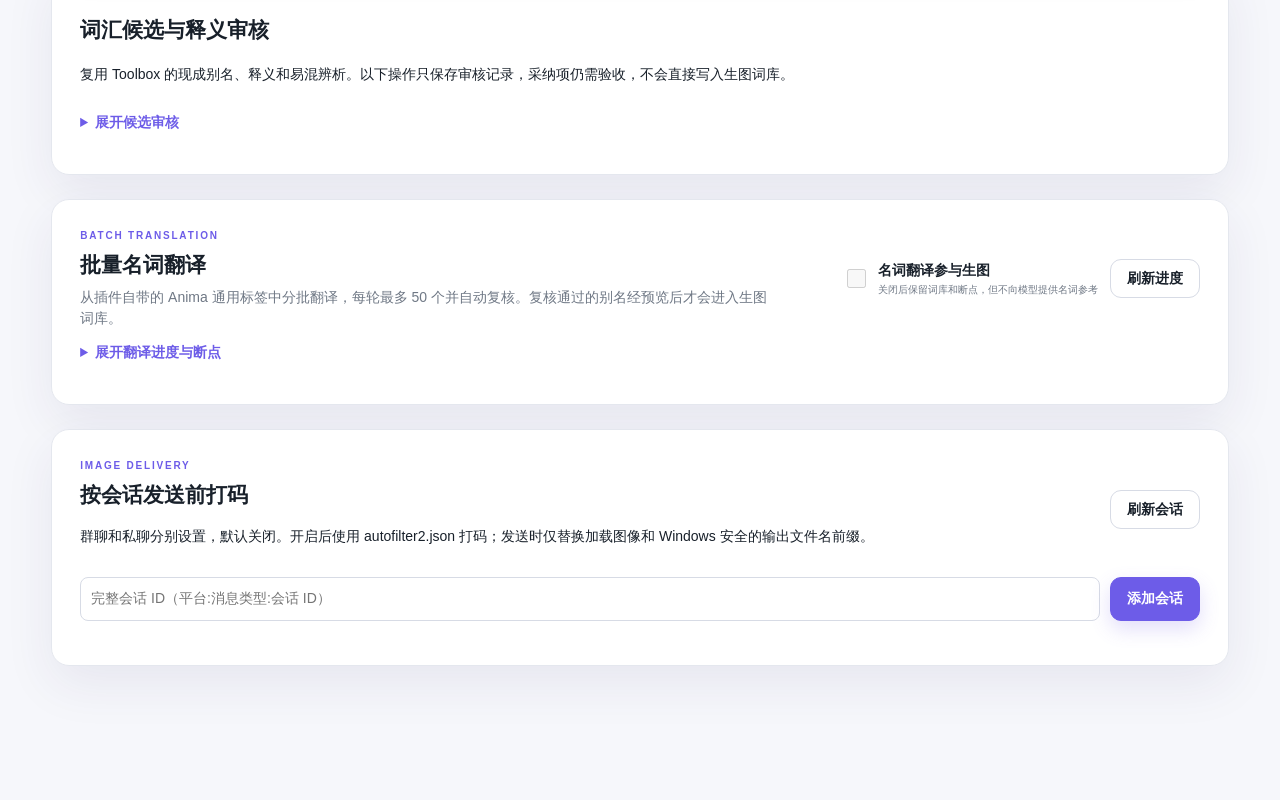
==== commit 7968ae1a: "feat: improve NAI prompt planning and vocabulary workflows Keep noun mappings advisory and introduce" ====
--- a/pages/wardrobe/index.html
+++ b/pages/wardrobe/index.html
@@ -20,6 +20,7 @@
         <div class="hero-actions">
           <div id="connection" class="connection"><i></i><span>正在连接</span></div>
           <a class="button ghost" href="#autofilter-settings">图片打码设置</a>
+          <a class="button ghost" href="#vocabulary-review">候选审核</a>
           <button id="refresh-button" class="button ghost" type="button">刷新</button>
           <button id="save-button" class="button primary" type="button" disabled>保存更改</button>
         </div>
@@ -58,11 +59,29 @@
         </div>
         <nav id="library-pagination-bottom" class="library-pagination"></nav>
       </main>
+      <section id="vocabulary-review" class="batch-panel" aria-label="词汇候选审核">
+        <h2>词汇候选与释义审核</h2>
+        <p>复用 Toolbox 的现成别名、释义和易混辨析。以下操作只保存审核记录，采纳项仍需验收，不会直接写入生图词库。</p>
+        <details id="review-details">
+          <summary>展开候选审核</summary>
+          <form id="review-search" class="batch-actions">
+            <label>搜索 <input id="review-query" placeholder="中文、tag 或说明；可查字面相近候选" autocomplete="off" /></label>
+            <label>范围 <select id="review-filter"><option value="focus">首轮缺口</option><option value="issues">原库待复核</option><option value="all">全部资料</option><option value="pending">未审核</option><option value="keep_current">保留现值</option><option value="proposed">采纳待验收</option><option value="modified">修改待验收</option><option value="deferred">暂缓</option><option value="rejected">拒绝</option></select></label>
+            <button class="button soft" type="submit">查找</button>
+            <button id="review-refresh" class="button ghost" type="button">刷新资料</button>
+          </form>
+          <p id="review-status" role="status">展开后读取候选资料。</p>
+          <div class="review-pagination"><button id="review-prev" class="button ghost" type="button">上一页</button><span id="review-page"></span><button id="review-next" class="button ghost" type="button">下一页</button></div>
+          <div id="review-rows" class="review-list"></div>
+          <p class="mapping-note">资料来源：Toolbox 0.9.8。来源释义与相似搜索用于审核，不是语义正确认证；本地目录缺失也不代表 NAI 不支持。</p>
+        </details>
+      </section>
       <section id="noun-translation" class="batch-panel" aria-label="批量名词翻译">
         <div class="batch-heading">
           <div><p class="eyebrow">BATCH TRANSLATION</p><h2>批量名词翻译</h2><p>从插件自带的 Anima 通用标签中分批翻译，每轮最多 50 个并自动复核。复核通过的别名经预览后才会进入生图词库。</p></div>
-          <div class="batch-heading-actions"><label class="batch-switch"><input id="batch-enabled" type="checkbox" disabled /><span>名词翻译参与生图<small>关闭后保留词库和断点，但不向模型提供映射或补入 tag</small></span></label><button id="batch-refresh" class="button ghost" type="button">刷新进度</button></div>
+          <div class="batch-heading-actions"><label class="batch-switch"><input id="batch-enabled" type="checkbox" disabled /><span>名词翻译参与生图<small>关闭后保留词库和断点，但不向模型提供名词参考</small></span></label><button id="batch-refresh" class="button ghost" type="button">刷新进度</button></div>
         </div>
+        <details id="batch-details"><summary>展开翻译进度与断点</summary>
         <div class="batch-stats" aria-live="polite">
           <div><span>已翻译</span><strong id="batch-translated">—</strong></div>
           <div><span>已复核</span><strong id="batch-verified">—</strong></div>
@@ -84,6 +103,7 @@
         <p class="batch-status">人工复核只列出尚未解决的冲突、格式问题、未通过别名或无译名条目。部分成功的标签会逐个列出别名状态，也可能同时出现在“可导入”中；全部别名已在词库的条目不计入人工复核。可在上方“名词翻译”列表修订，保存后点击“刷新进度”。</p>
         <div class="batch-table-wrap"><table class="batch-table"><thead><tr><th>Canonical tag</th><th>初译别名</th><th>复核结果</th><th>导入状态</th></tr></thead><tbody id="batch-rows"></tbody></table></div>
         <nav id="batch-pagination" class="batch-pagination"></nav>
+        </details>
       </section>
       <section id="autofilter-settings" class="autofilter-panel" aria-label="图片打码设置">
         <div class="autofilter-heading"><div><p class="eyebrow">IMAGE DELIVERY</p><h2>按会话发送前打码</h2><p>群聊和私聊分别设置，默认关闭。开启后使用 autofilter2.json 打码；发送时仅替换加载图像和 Windows 安全的输出文件名前缀。</p></div><button id="autofilter-refresh" class="button ghost" type="button">刷新会话</button></div>
@@ -100,6 +120,7 @@
     <script src="./pagination.js"></script>
     <script type="module" src="./app.js"></script>
     <script type="module" src="./noun_translation.js"></script>
+    <script type="module" src="./vocabulary_review.js"></script>
     <script type="module" src="./autofilter.js"></script>
   </body>
 </html>
--- a/pages/wardrobe/style.css
+++ b/pages/wardrobe/style.css
@@ -131,3 +131,14 @@
 @media (max-width: 680px) { .app-shell { padding: 25px 13px 100px; }.hero { flex-direction: column; }.hero-actions { width: 100%; flex-wrap: wrap; }.connection { margin-right: auto; }.overview { grid-template-columns: 1fr 1fr; }.overview article { min-height: 104px; padding: 16px; }.library-toolbar { padding: 10px; }.tabs { overflow-x: auto; }.tab { white-space: nowrap; }.toolbar-actions { flex-direction: column; align-items: stretch; }.search { min-height: 40px; }.section-intro { padding: 22px 18px 15px; }.entry, .entry.profile { grid-template-columns: 1fr auto; padding: 14px; }.entry .field, .entry .wide { grid-column: 1 / 2; }.delete-button { grid-column: 2; grid-row: 1; }.entry-list { padding: 0 10px 14px; } }
 @media (max-width: 680px) { .batch-panel { padding: 18px; }.batch-heading, .batch-heading-actions { align-items: stretch; flex-direction: column; }.batch-stats { grid-template-columns: repeat(2, 1fr); }.batch-actions { align-items: stretch; flex-direction: column; }.batch-actions label { min-width: 0; }.batch-pagination { align-items: stretch; flex-direction: column; } }
 @media (max-width: 680px) { .library-pagination { padding: 12px 18px; }.pagination { align-items: stretch; flex-direction: column; }.pagination-actions { gap: 7px; }.entry > .field-stack { grid-column: 1 / 2; } }
+details > summary { cursor: pointer; padding: 12px 0; color: var(--accent); font-weight: 700; }
+.review-list { display: grid; gap: 16px; margin: 18px 0; }
+.review-card { padding: 20px; border: 1px solid var(--line); border-radius: 14px; background: var(--surface-solid); }
+.review-card h3 { overflow-wrap: anywhere; margin: 0 0 8px; }
+.review-card p { line-height: 1.65; }
+.review-warning { color: var(--danger); }
+.review-aliases { max-height: 250px; overflow: auto; display: grid; gap: 8px; padding: 10px 0; }
+.review-aliases label { display: flex; align-items: start; gap: 9px; overflow-wrap: anywhere; }
+.review-card textarea { width: 100%; min-height: 65px; margin: 8px 0; padding: 10px; border: 1px solid var(--line); border-radius: 9px; color: var(--text); background: var(--bg); }
+.review-actions, .review-pagination { display: flex; flex-wrap: wrap; align-items: center; gap: 10px; }
+#review-search select { min-height: 38px; padding: 0 10px; border: 1px solid var(--line); border-radius: 9px; color: var(--text); background: var(--bg); }
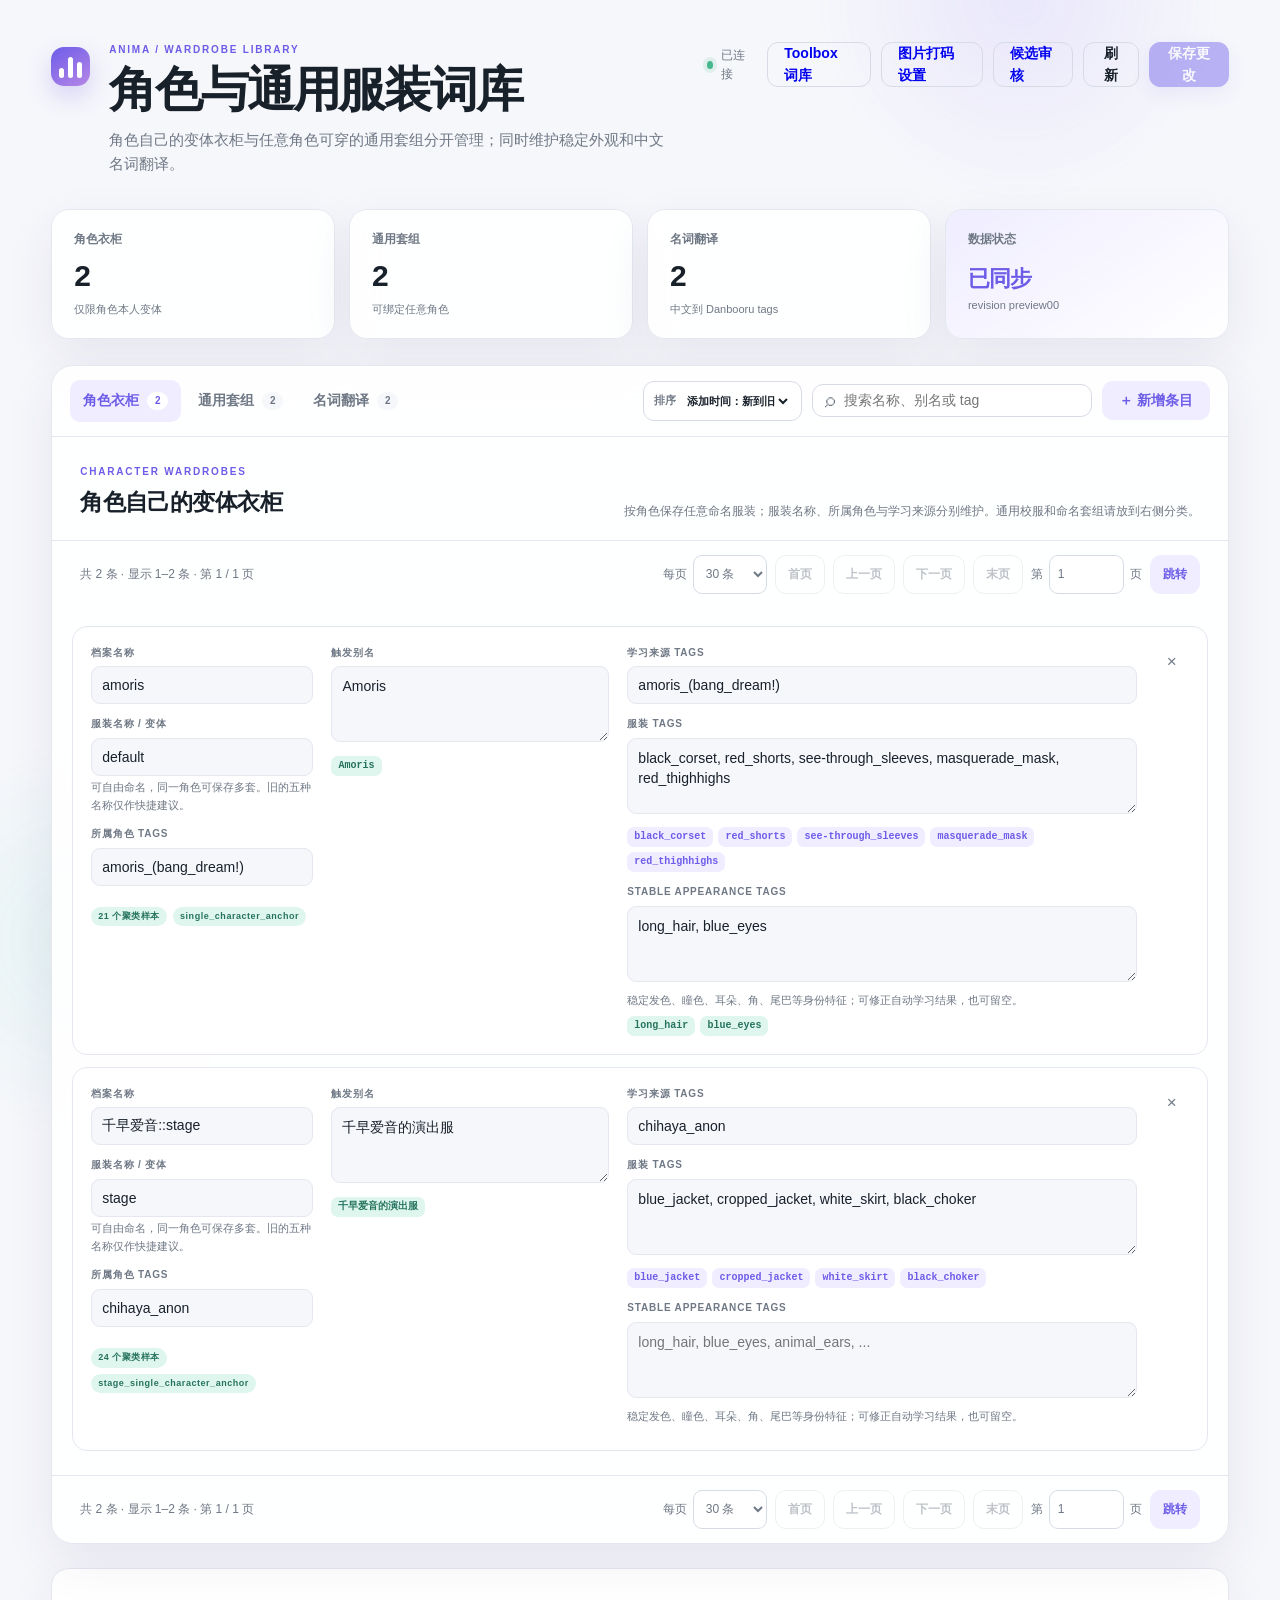
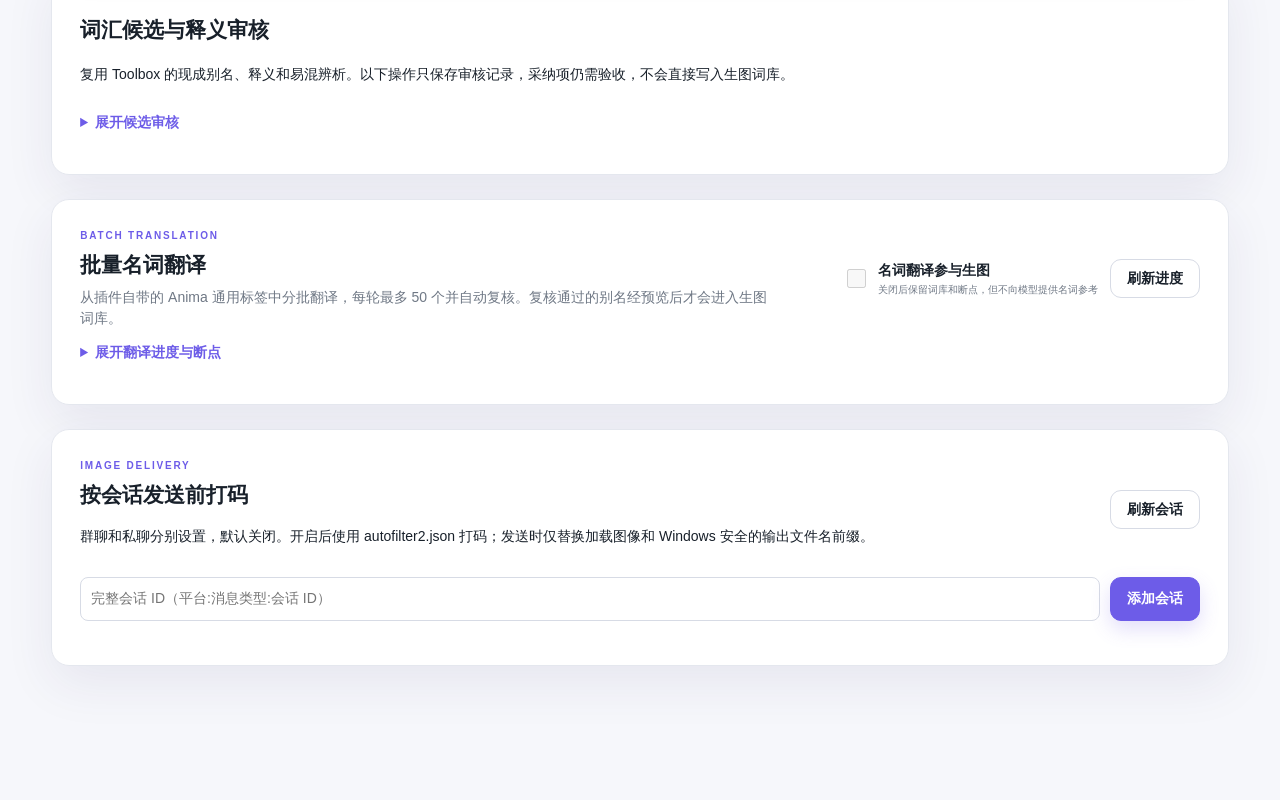
==== commit 86bd71bc: "feat: add Toolbox compatibility entry to wardrobe dashboard" ====
--- a/pages/wardrobe/index.html
+++ b/pages/wardrobe/index.html
@@ -19,6 +19,7 @@
         </div>
         <div class="hero-actions">
           <div id="connection" class="connection"><i></i><span>正在连接</span></div>
+          <a id="toolbox-entry" class="button ghost" href="./toolbox/index.html">Toolbox 词库</a>
           <a class="button ghost" href="#autofilter-settings">图片打码设置</a>
           <a class="button ghost" href="#vocabulary-review">候选审核</a>
           <button id="refresh-button" class="button ghost" type="button">刷新</button>
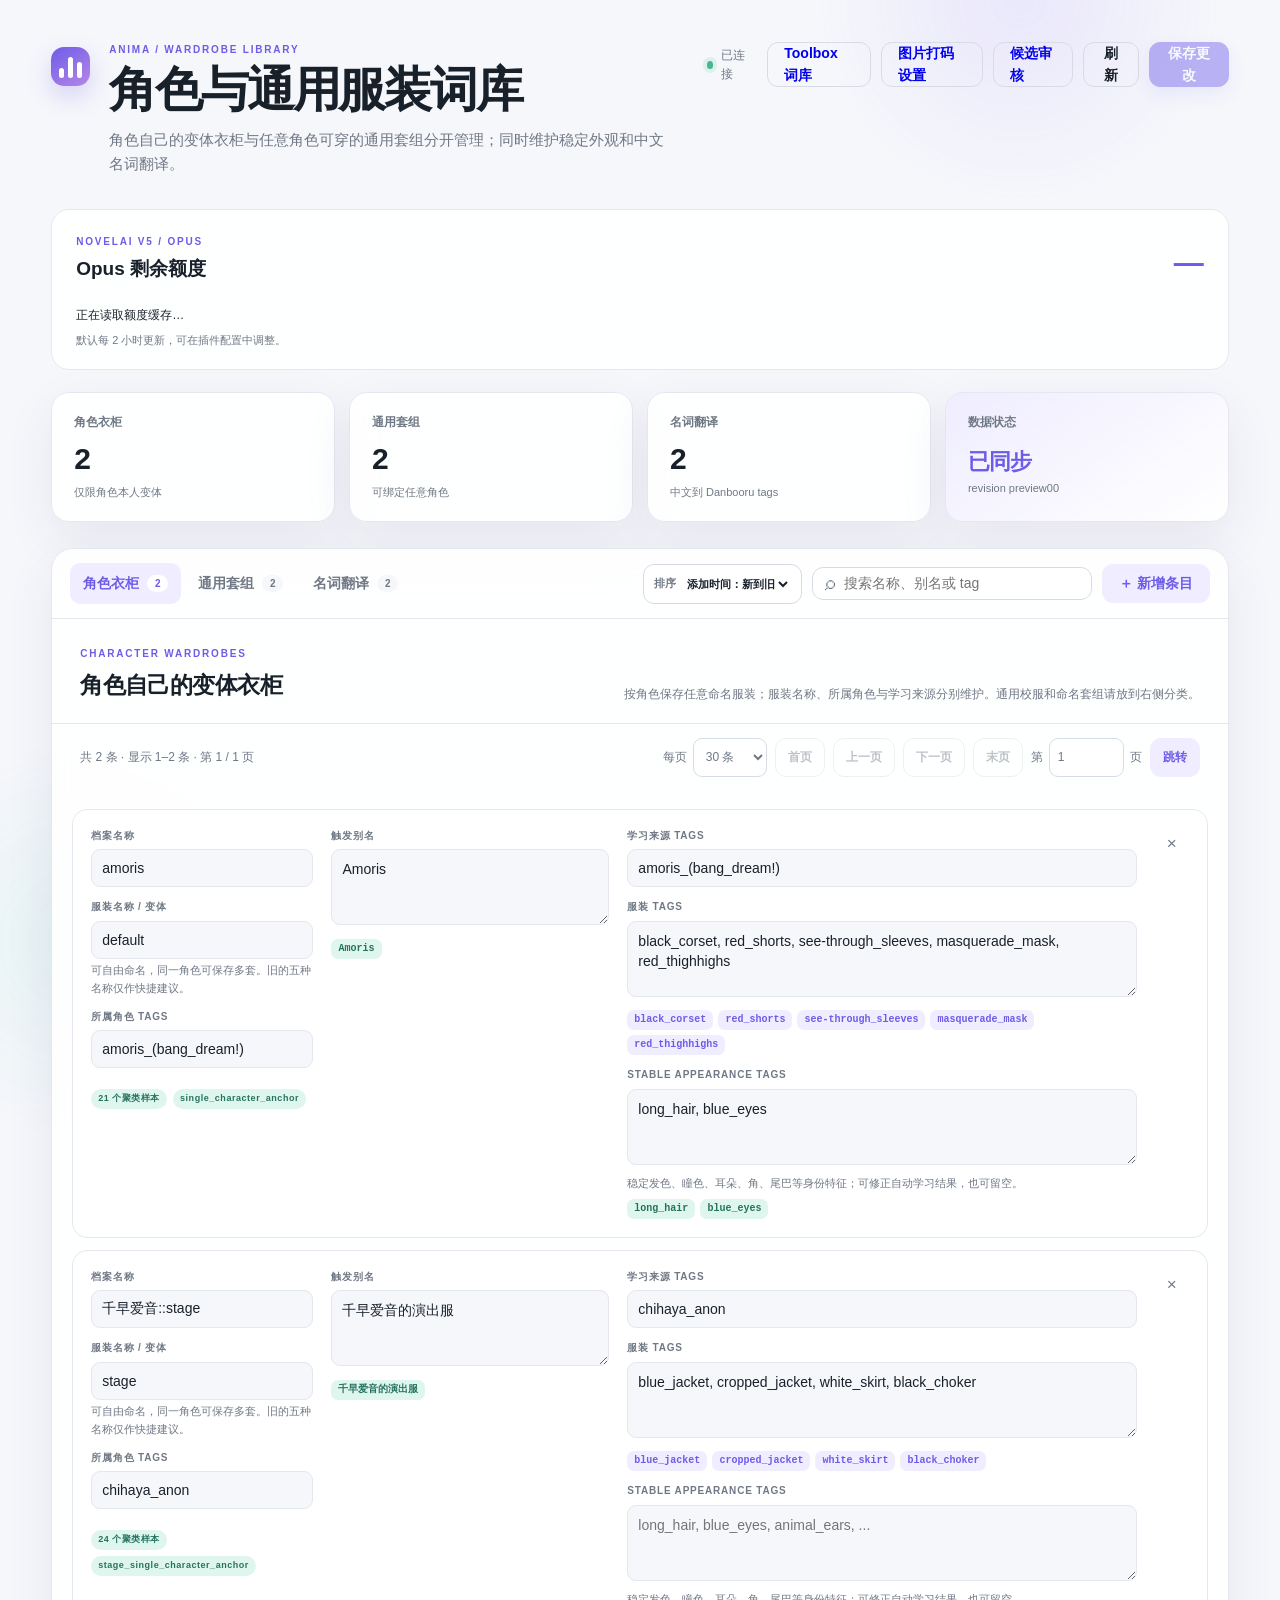
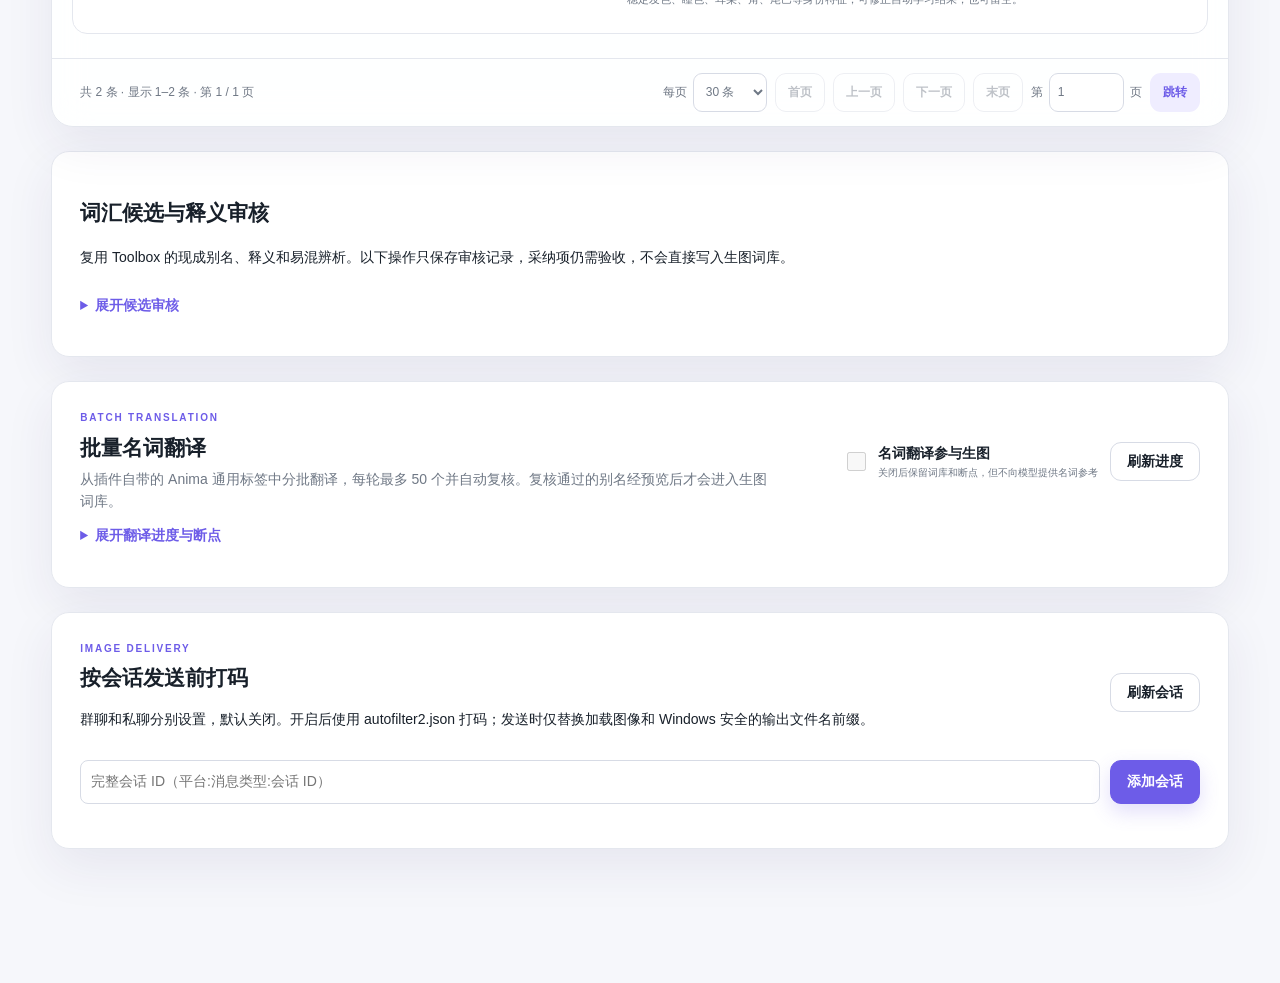
==== commit 6eb06ecc: "feat: add usage monitoring and finalize generation compatibility fixes Add shared daily quotas and u" ====
--- a/pages/wardrobe/index.html
+++ b/pages/wardrobe/index.html
@@ -26,6 +26,14 @@
           <button id="save-button" class="button primary" type="button" disabled>保存更改</button>
         </div>
       </header>
+
+      <section id="opus-usage" class="opus-panel" aria-label="Opus 剩余额度">
+        <div class="opus-heading"><div><span class="eyebrow">NOVELAI V5 / OPUS</span><h2>Opus 剩余额度</h2></div><strong id="opus-percent">—</strong></div>
+        <progress id="opus-progress" max="100" value="0" aria-label="Opus 剩余额度百分比" hidden></progress>
+        <p id="opus-status" role="status">正在读取额度缓存…</p>
+        <p id="opus-details" class="mapping-note"></p>
+        <p id="opus-updated" class="mapping-note">默认每 2 小时更新，可在插件配置中调整。</p>
+      </section>
 
       <section class="overview" aria-label="词库概览">
         <article><span>角色衣柜</span><strong id="outfit-count">0</strong><small>仅限角色本人变体</small></article>
@@ -123,5 +131,6 @@
     <script type="module" src="./noun_translation.js"></script>
     <script type="module" src="./vocabulary_review.js"></script>
     <script type="module" src="./autofilter.js"></script>
+    <script type="module" src="./opus_usage.js"></script>
   </body>
 </html>
--- a/pages/wardrobe/style.css
+++ b/pages/wardrobe/style.css
@@ -131,6 +131,18 @@
 @media (max-width: 680px) { .app-shell { padding: 25px 13px 100px; }.hero { flex-direction: column; }.hero-actions { width: 100%; flex-wrap: wrap; }.connection { margin-right: auto; }.overview { grid-template-columns: 1fr 1fr; }.overview article { min-height: 104px; padding: 16px; }.library-toolbar { padding: 10px; }.tabs { overflow-x: auto; }.tab { white-space: nowrap; }.toolbar-actions { flex-direction: column; align-items: stretch; }.search { min-height: 40px; }.section-intro { padding: 22px 18px 15px; }.entry, .entry.profile { grid-template-columns: 1fr auto; padding: 14px; }.entry .field, .entry .wide { grid-column: 1 / 2; }.delete-button { grid-column: 2; grid-row: 1; }.entry-list { padding: 0 10px 14px; } }
 @media (max-width: 680px) { .batch-panel { padding: 18px; }.batch-heading, .batch-heading-actions { align-items: stretch; flex-direction: column; }.batch-stats { grid-template-columns: repeat(2, 1fr); }.batch-actions { align-items: stretch; flex-direction: column; }.batch-actions label { min-width: 0; }.batch-pagination { align-items: stretch; flex-direction: column; } }
 @media (max-width: 680px) { .library-pagination { padding: 12px 18px; }.pagination { align-items: stretch; flex-direction: column; }.pagination-actions { gap: 7px; }.entry > .field-stack { grid-column: 1 / 2; } }
+.opus-panel { padding: 20px 24px; margin: 22px 0; border: 1px solid var(--line); border-radius: 18px; background: var(--surface); }
+.opus-heading { display: flex; align-items: center; justify-content: space-between; gap: 20px; }
+.opus-heading h2 { margin: 3px 0 12px; font-size: 19px; }
+#opus-percent { color: var(--accent); font-size: 30px; }
+#opus-progress { width: 100%; height: 12px; accent-color: var(--accent); border: 0; border-radius: 8px; overflow: hidden; }
+#opus-progress::-webkit-progress-bar { background: var(--line); border-radius: 8px; }
+#opus-progress::-webkit-progress-value { background: var(--accent); border-radius: 8px; }
+.opus-low #opus-progress { accent-color: var(--danger); }
+.opus-low #opus-progress::-webkit-progress-value { background: var(--danger); }
+.opus-low #opus-percent { color: var(--danger); }
+.opus-stale #opus-progress { opacity: .45; }
+#opus-status { margin: 10px 0 6px; font-size: 12px; }
 details > summary { cursor: pointer; padding: 12px 0; color: var(--accent); font-weight: 700; }
 .review-list { display: grid; gap: 16px; margin: 18px 0; }
 .review-card { padding: 20px; border: 1px solid var(--line); border-radius: 14px; background: var(--surface-solid); }
